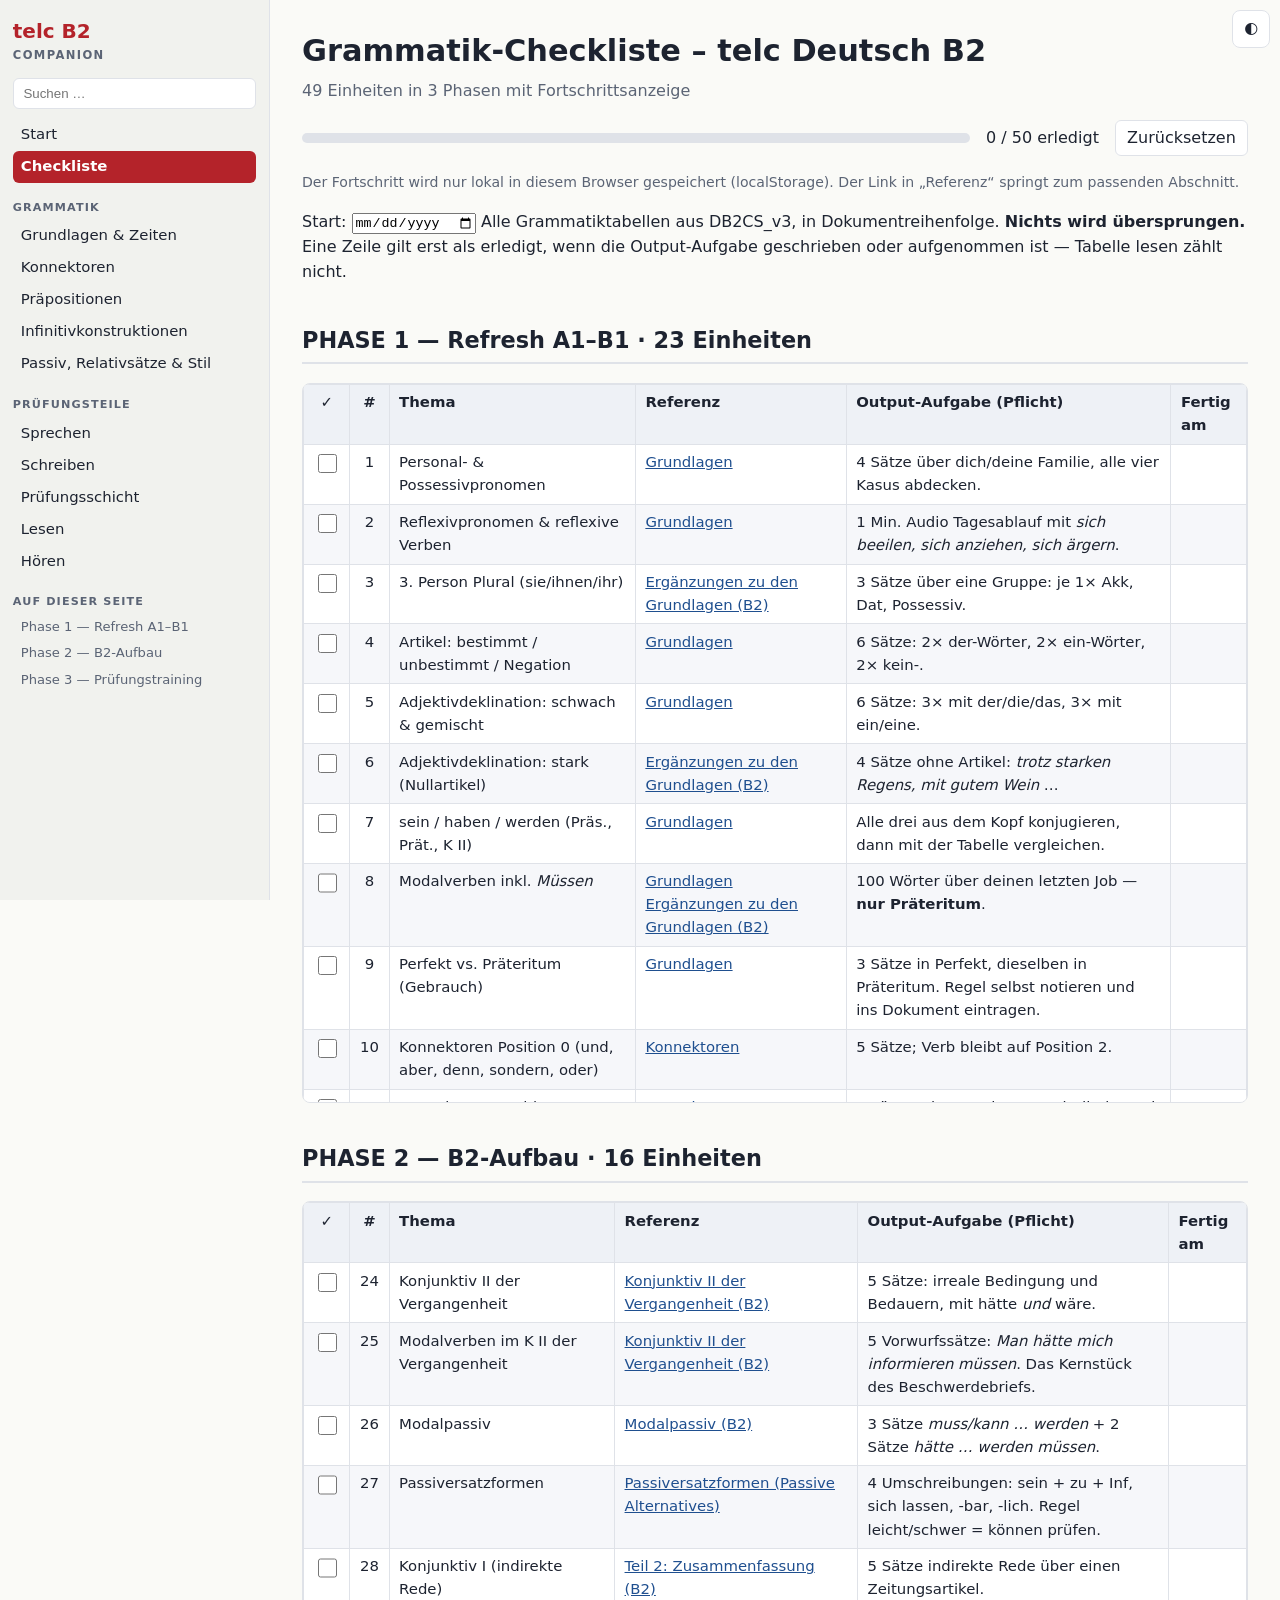
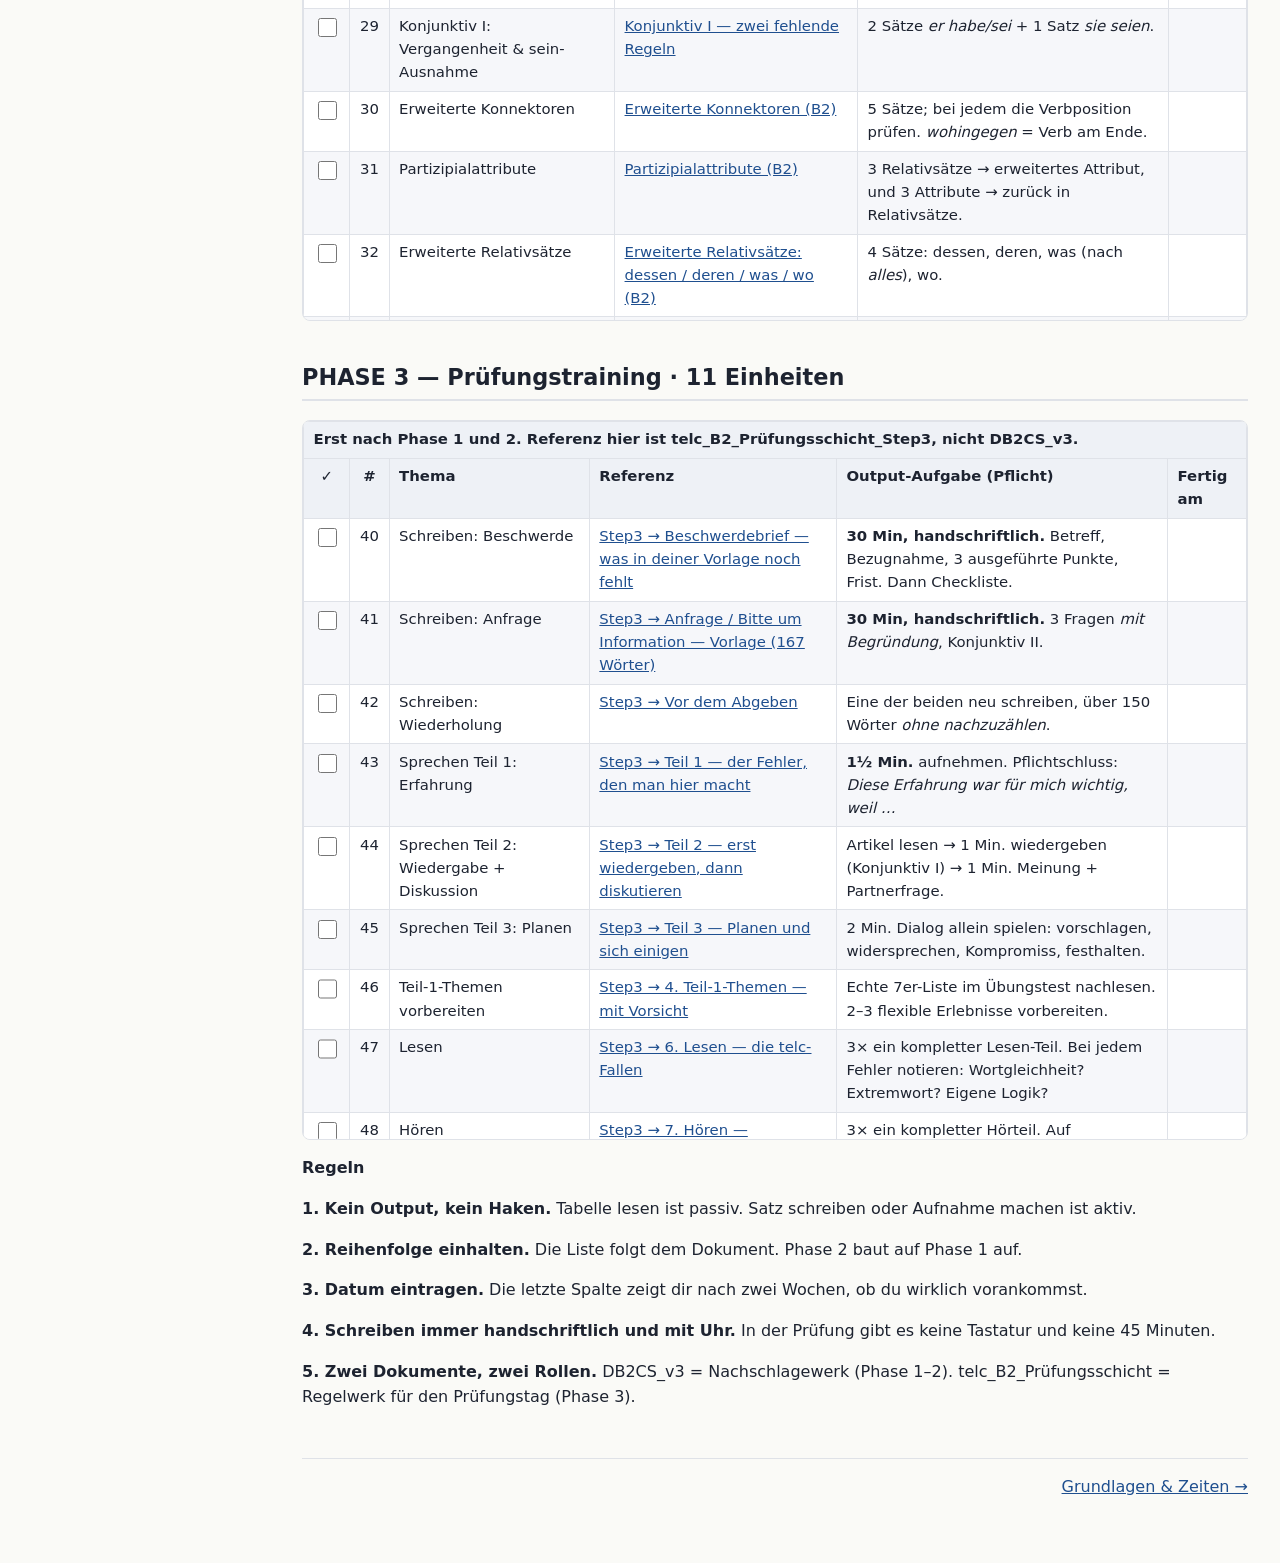
==== checkliste.html @ 338c054a "feat: initial telc B2 companion site generated from Word sources" ====
<!DOCTYPE html>
<html lang="de">
<head>
<meta charset="utf-8">
<meta name="viewport" content="width=device-width, initial-scale=1">
<title>Grammatik-Checkliste – telc Deutsch B2 · telc Deutsch B2</title>
<link rel="stylesheet" href="assets/style.css">
<script>document.documentElement.dataset.theme = localStorage.getItem('telc-b2-theme') || (matchMedia('(prefers-color-scheme: dark)').matches ? 'dark' : 'light');</script>
</head>
<body data-root="">
<button class="menu-btn" id="menu-btn" aria-label="Menü">☰</button>
<button class="theme-btn" id="theme-btn" aria-label="Dark/Light">◐</button>
<nav class="sidebar" id="sidebar" aria-label="Navigation">
<a class="brand" href="index.html">telc B2<span>Companion</span></a>
<input type="search" id="search" placeholder="Suchen …" autocomplete="off" aria-label="Suche">
<div id="search-results" class="search-results" hidden></div>
<div class="nav-group">
<a href="index.html">Start</a>
<a href="checkliste.html" class="active">Checkliste</a>
</div>
<div class="nav-label">Grammatik</div><div class="nav-group">
<a href="grammatik/grundlagen.html">Grundlagen &amp; Zeiten</a>
<a href="grammatik/konnektoren.html">Konnektoren</a>
<a href="grammatik/praepositionen.html">Präpositionen</a>
<a href="grammatik/infinitiv.html">Infinitivkonstruktionen</a>
<a href="grammatik/passiv-relativ-stil.html">Passiv, Relativsätze &amp; Stil</a>
</div><div class="nav-label">Prüfungsteile</div><div class="nav-group">
<a href="sprechen.html">Sprechen</a>
<a href="schreiben.html">Schreiben</a>
<a href="pruefung.html">Prüfungsschicht</a>
<a href="lesen.html">Lesen</a>
<a href="hoeren.html">Hören</a>
</div>
<div class="nav-label">Auf dieser Seite</div><div class="nav-group toc">
<a href="#phase-1-refresh-a1-b1">Phase 1 — Refresh A1–B1</a>
<a href="#phase-2-b2-aufbau">Phase 2 — B2-Aufbau</a>
<a href="#phase-3-pruefungstraining">Phase 3 — Prüfungstraining</a>
</div>
</nav>
<main>
<h1>Grammatik-Checkliste – telc Deutsch B2</h1>
<p class="lead">49 Einheiten in 3 Phasen mit Fortschrittsanzeige</p>
<div class="progress-box"><div class="progress"><div id="progress-bar"></div></div><span id="progress-text" data-total="50">0 / 50</span><button id="reset-progress" type="button">Zurücksetzen</button></div><p class="note">Der Fortschritt wird nur lokal in diesem Browser gespeichert (localStorage). Der Link in „Referenz“ springt zum passenden Abschnitt.</p><p>Start: <input type="date" id="start-date" aria-label="Startdatum"> Alle Grammatiktabellen aus DB2CS_v3, in Dokumentreihenfolge. <strong>Nichts wird übersprungen.</strong> Eine Zeile gilt erst als erledigt, wenn die Output-Aufgabe geschrieben oder aufgenommen ist — Tabelle lesen zählt nicht.</p>
<h2 id="phase-1-refresh-a1-b1">PHASE 1 — Refresh A1–B1 · 23 Einheiten</h2>
<div class="table-wrap"><table>

<thead>
<tr>
<th style="text-align: center;"><strong>✓</strong></th>
<th style="text-align: center;"><strong>#</strong></th>
<th><strong>Thema</strong></th>
<th><strong>Referenz</strong></th>
<th><strong>Output-Aufgabe (Pflicht)</strong></th>
<th><strong>Fertig am</strong></th>
</tr>
</thead>
<tbody>
<tr class="unit" data-n="1"><td class="c"><input type="checkbox" class="chk" data-n="1" aria-label="Einheit 1 erledigt"></td><td class="c">1</td><td>Personal- &amp; Possessivpronomen</td><td><a href="grammatik/grundlagen.html#grundlagen">Grundlagen</a></td><td>4 Sätze über dich/deine Familie, alle vier Kasus abdecken.</td><td class="done-date" data-n="1"></td></tr>
<tr class="unit" data-n="2"><td class="c"><input type="checkbox" class="chk" data-n="2" aria-label="Einheit 2 erledigt"></td><td class="c">2</td><td>Reflexivpronomen &amp; reflexive Verben</td><td><a href="grammatik/grundlagen.html#grundlagen">Grundlagen</a></td><td>1 Min. Audio Tagesablauf mit <em>sich beeilen, sich anziehen, sich ärgern</em>.</td><td class="done-date" data-n="2"></td></tr>
<tr class="unit" data-n="3"><td class="c"><input type="checkbox" class="chk" data-n="3" aria-label="Einheit 3 erledigt"></td><td class="c">3</td><td>3. Person Plural (sie/ihnen/ihr)</td><td><a href="grammatik/grundlagen.html#ergaenzungen-zu-den-grundlagen-b2">Ergänzungen zu den Grundlagen (B2)</a></td><td>3 Sätze über eine Gruppe: je 1× Akk, Dat, Possessiv.</td><td class="done-date" data-n="3"></td></tr>
<tr class="unit" data-n="4"><td class="c"><input type="checkbox" class="chk" data-n="4" aria-label="Einheit 4 erledigt"></td><td class="c">4</td><td>Artikel: bestimmt / unbestimmt / Negation</td><td><a href="grammatik/grundlagen.html#grundlagen">Grundlagen</a></td><td>6 Sätze: 2× der-Wörter, 2× ein-Wörter, 2× kein-.</td><td class="done-date" data-n="4"></td></tr>
<tr class="unit" data-n="5"><td class="c"><input type="checkbox" class="chk" data-n="5" aria-label="Einheit 5 erledigt"></td><td class="c">5</td><td>Adjektivdeklination: schwach &amp; gemischt</td><td><a href="grammatik/grundlagen.html#grundlagen">Grundlagen</a></td><td>6 Sätze: 3× mit der/die/das, 3× mit ein/eine.</td><td class="done-date" data-n="5"></td></tr>
<tr class="unit" data-n="6"><td class="c"><input type="checkbox" class="chk" data-n="6" aria-label="Einheit 6 erledigt"></td><td class="c">6</td><td>Adjektivdeklination: stark (Nullartikel)</td><td><a href="grammatik/grundlagen.html#ergaenzungen-zu-den-grundlagen-b2">Ergänzungen zu den Grundlagen (B2)</a></td><td>4 Sätze ohne Artikel: <em>trotz starken Regens, mit gutem Wein</em> …</td><td class="done-date" data-n="6"></td></tr>
<tr class="unit" data-n="7"><td class="c"><input type="checkbox" class="chk" data-n="7" aria-label="Einheit 7 erledigt"></td><td class="c">7</td><td>sein / haben / werden (Präs., Prät., K II)</td><td><a href="grammatik/grundlagen.html#grundlagen">Grundlagen</a></td><td>Alle drei aus dem Kopf konjugieren, dann mit der Tabelle vergleichen.</td><td class="done-date" data-n="7"></td></tr>
<tr class="unit" data-n="8"><td class="c"><input type="checkbox" class="chk" data-n="8" aria-label="Einheit 8 erledigt"></td><td class="c">8</td><td>Modalverben inkl. <em>Müssen</em></td><td><a href="grammatik/grundlagen.html#grundlagen">Grundlagen</a><br><a href="grammatik/grundlagen.html#ergaenzungen-zu-den-grundlagen-b2">Ergänzungen zu den Grundlagen (B2)</a></td><td>100 Wörter über deinen letzten Job — <strong>nur Präteritum</strong>.</td><td class="done-date" data-n="8"></td></tr>
<tr class="unit" data-n="9"><td class="c"><input type="checkbox" class="chk" data-n="9" aria-label="Einheit 9 erledigt"></td><td class="c">9</td><td>Perfekt vs. Präteritum (Gebrauch)</td><td><a href="grammatik/grundlagen.html#grundlagen">Grundlagen</a></td><td>3 Sätze in Perfekt, dieselben in Präteritum. Regel selbst notieren und ins Dokument eintragen.</td><td class="done-date" data-n="9"></td></tr>
<tr class="unit" data-n="10"><td class="c"><input type="checkbox" class="chk" data-n="10" aria-label="Einheit 10 erledigt"></td><td class="c">10</td><td>Konnektoren Position 0 (und, aber, denn, sondern, oder)</td><td><a href="grammatik/konnektoren.html#konnektoren">Konnektoren</a></td><td>5 Sätze; Verb bleibt auf Position 2.</td><td class="done-date" data-n="10"></td></tr>
<tr class="unit" data-n="11"><td class="c"><input type="checkbox" class="chk" data-n="11" aria-label="Einheit 11 erledigt"></td><td class="c">11</td><td>Konnektoren Position 1 (deshalb, trotzdem, dann, sonst)</td><td><a href="grammatik/konnektoren.html#konnektoren">Konnektoren</a></td><td>5 Sätze mit Inversion — Verb direkt nach dem Konnektor.</td><td class="done-date" data-n="11"></td></tr>
<tr class="unit" data-n="12"><td class="c"><input type="checkbox" class="chk" data-n="12" aria-label="Einheit 12 erledigt"></td><td class="c">12</td><td>Konnektoren Position Ende (weil, obwohl, dass, damit, wenn, als …)</td><td><a href="grammatik/konnektoren.html#konnektoren">Konnektoren</a></td><td>5 einfache Sätze zu 5 komplexen verbinden, 5 verschiedene Konnektoren.</td><td class="done-date" data-n="12"></td></tr>
<tr class="unit" data-n="13"><td class="c"><input type="checkbox" class="chk" data-n="13" aria-label="Einheit 13 erledigt"></td><td class="c">13</td><td>Zeitenfolge: nachdem / sobald / bevor</td><td><a href="grammatik/konnektoren.html#konnektoren">Konnektoren</a></td><td>3 Sätze: <em>nachdem</em> + Perfekt/Präsens, <em>nachdem</em> + Plusquamperfekt/Präteritum.</td><td class="done-date" data-n="13"></td></tr>
<tr class="unit" data-n="14"><td class="c"><input type="checkbox" class="chk" data-n="14" aria-label="Einheit 14 erledigt"></td><td class="c">14</td><td>Zweiteilige Konnektoren</td><td><a href="grammatik/konnektoren.html#konnektoren">Konnektoren</a></td><td>5 Sätze: zwar…aber, nicht nur…sondern auch, sowohl…als auch, je…desto, entweder…oder.</td><td class="done-date" data-n="14"></td></tr>
<tr class="unit" data-n="15"><td class="c"><input type="checkbox" class="chk" data-n="15" aria-label="Einheit 15 erledigt"></td><td class="c">15</td><td>Dativ-, Akkusativ-, Genitivpräpositionen</td><td><a href="grammatik/praepositionen.html#kasus-und-praeposition">Kasus und Präposition</a></td><td>Je 3 Sätze pro Kasus. Beim Genitiv <em>trotz, wegen, aufgrund, anstatt</em> benutzen.</td><td class="done-date" data-n="15"></td></tr>
<tr class="unit" data-n="16"><td class="c"><input type="checkbox" class="chk" data-n="16" aria-label="Einheit 16 erledigt"></td><td class="c">16</td><td>Wechselpräpositionen</td><td><a href="grammatik/praepositionen.html#kasus-und-praeposition">Kasus und Präposition</a></td><td>3 Sätze Richtung (Akk) + 3 Sätze Ort (Dat), gleiche Präposition im Paar.</td><td class="done-date" data-n="16"></td></tr>
<tr class="unit" data-n="17"><td class="c"><input type="checkbox" class="chk" data-n="17" aria-label="Einheit 17 erledigt"></td><td class="c">17</td><td>Verben mit Präpositionen</td><td><a href="grammatik/praepositionen.html#verben-mit-praepositionen">Verben mit Präpositionen</a></td><td>5 Sätze mit korrektem Kasus, davon 1 mit Pronominaladverb (<em>Ich freue mich darauf</em>).</td><td class="done-date" data-n="17"></td></tr>
<tr class="unit" data-n="18"><td class="c"><input type="checkbox" class="chk" data-n="18" aria-label="Einheit 18 erledigt"></td><td class="c">18</td><td>Pronominaladverbien (da- / wo-)</td><td><a href="grammatik/praepositionen.html#pronominaladverbien-da-wo-compounds">Pronominaladverbien (da- &amp; wo-Compounds)</a></td><td>3 Aussagen + 3 Fragen. Dazu je 1 Personen-Variante: <em>auf ihn</em> / <em>Auf wen</em>?</td><td class="done-date" data-n="18"></td></tr>
<tr class="unit" data-n="19"><td class="c"><input type="checkbox" class="chk" data-n="19" aria-label="Einheit 19 erledigt"></td><td class="c">19</td><td>zu + Infinitiv nach Verben / Adjektiven / Nomen</td><td><a href="grammatik/infinitiv.html#zu-infinitiv-nach-verben">zu + Infinitiv nach Verben</a><br><a href="grammatik/infinitiv.html#zu-infinitiv-nach-adjektiven">zu + Infinitiv nach Adjektiven</a><br><a href="grammatik/infinitiv.html#zu-infinitiv-nach-nomen">zu + Infinitiv nach Nomen</a></td><td>Je 3 Sätze pro Kategorie, auf Komma und Position von <em>zu</em> achten.</td><td class="done-date" data-n="19"></td></tr>
<tr class="unit" data-n="20"><td class="c"><input type="checkbox" class="chk" data-n="20" aria-label="Einheit 20 erledigt"></td><td class="c">20</td><td>Infinitiv ohne zu</td><td><a href="grammatik/infinitiv.html#infinitiv-ohne-zu">Infinitiv ohne zu</a></td><td>5 Sätze mit sehen, hören, lassen, gehen, bleiben.</td><td class="done-date" data-n="20"></td></tr>
<tr class="unit" data-n="21"><td class="c"><input type="checkbox" class="chk" data-n="21" aria-label="Einheit 21 erledigt"></td><td class="c">21</td><td>Relativsätze Nom / Akk / Dat + Präposition</td><td><a href="grammatik/passiv-relativ-stil.html#relativsaetze-mit-praepositionen">Relativsätze mit Präpositionen</a></td><td>4 Sätze, einer davon mit Präposition (<em>mit dem, für die</em>).</td><td class="done-date" data-n="21"></td></tr>
<tr class="unit" data-n="22"><td class="c"><input type="checkbox" class="chk" data-n="22" aria-label="Einheit 22 erledigt"></td><td class="c">22</td><td>Vorgangspassiv vs. Zustandspassiv</td><td><a href="grammatik/passiv-relativ-stil.html#passive-vorgangs-vs-zustands">Passive: Vorgangs vs. Zustands</a></td><td>5 Aktivsätze → Vorgangspassiv; 2 davon zusätzlich als Zustandspassiv.</td><td class="done-date" data-n="22"></td></tr>
<tr class="unit" data-n="23"><td class="c"><input type="checkbox" class="chk" data-n="23" aria-label="Einheit 23 erledigt"></td><td class="c">23</td><td>Konjunktiv II Gegenwart (Höflichkeit)</td><td><a href="schreiben.html#hoefliche-bitten-b2">Höfliche Bitten (B2)</a></td><td>5 höfliche Bitten für eine formelle E-Mail: wäre, hätte, könnte, würde.</td><td class="done-date" data-n="23"></td></tr>
</tbody>
</table></div>
<h2 id="phase-2-b2-aufbau">PHASE 2 — B2-Aufbau · 16 Einheiten</h2>
<div class="table-wrap"><table>

<thead>
<tr>
<th style="text-align: center;"><strong>✓</strong></th>
<th style="text-align: center;"><strong>#</strong></th>
<th><strong>Thema</strong></th>
<th><strong>Referenz</strong></th>
<th><strong>Output-Aufgabe (Pflicht)</strong></th>
<th><strong>Fertig am</strong></th>
</tr>
</thead>
<tbody>
<tr class="unit" data-n="24"><td class="c"><input type="checkbox" class="chk" data-n="24" aria-label="Einheit 24 erledigt"></td><td class="c">24</td><td>Konjunktiv II der Vergangenheit</td><td><a href="grammatik/grundlagen.html#konjunktiv-ii-der-vergangenheit-b2">Konjunktiv II der Vergangenheit (B2)</a></td><td>5 Sätze: irreale Bedingung und Bedauern, mit hätte <em>und</em> wäre.</td><td class="done-date" data-n="24"></td></tr>
<tr class="unit" data-n="25"><td class="c"><input type="checkbox" class="chk" data-n="25" aria-label="Einheit 25 erledigt"></td><td class="c">25</td><td>Modalverben im K II der Vergangenheit</td><td><a href="grammatik/grundlagen.html#konjunktiv-ii-der-vergangenheit-b2">Konjunktiv II der Vergangenheit (B2)</a></td><td>5 Vorwurfssätze: <em>Man hätte mich informieren müssen</em>. Das Kernstück des Beschwerdebriefs.</td><td class="done-date" data-n="25"></td></tr>
<tr class="unit" data-n="26"><td class="c"><input type="checkbox" class="chk" data-n="26" aria-label="Einheit 26 erledigt"></td><td class="c">26</td><td>Modalpassiv</td><td><a href="grammatik/passiv-relativ-stil.html#modalpassiv-b2">Modalpassiv (B2)</a></td><td>3 Sätze <em>muss/kann … werden</em> + 2 Sätze <em>hätte … werden müssen</em>.</td><td class="done-date" data-n="26"></td></tr>
<tr class="unit" data-n="27"><td class="c"><input type="checkbox" class="chk" data-n="27" aria-label="Einheit 27 erledigt"></td><td class="c">27</td><td>Passiversatzformen</td><td><a href="grammatik/passiv-relativ-stil.html#passiversatzformen-passive-alternatives">Passiversatzformen (Passive Alternatives)</a></td><td>4 Umschreibungen: sein + zu + Inf, sich lassen, -bar, -lich. Regel leicht/schwer = können prüfen.</td><td class="done-date" data-n="27"></td></tr>
<tr class="unit" data-n="28"><td class="c"><input type="checkbox" class="chk" data-n="28" aria-label="Einheit 28 erledigt"></td><td class="c">28</td><td>Konjunktiv I (indirekte Rede)</td><td><a href="schreiben.html#teil-2-zusammenfassung-b2">Teil 2: Zusammenfassung (B2)</a></td><td>5 Sätze indirekte Rede über einen Zeitungsartikel.</td><td class="done-date" data-n="28"></td></tr>
<tr class="unit" data-n="29"><td class="c"><input type="checkbox" class="chk" data-n="29" aria-label="Einheit 29 erledigt"></td><td class="c">29</td><td>Konjunktiv I: Vergangenheit &amp; sein-Ausnahme</td><td><a href="schreiben.html#konjunktiv-i-zwei-fehlende-regeln">Konjunktiv I — zwei fehlende Regeln</a></td><td>2 Sätze <em>er habe/sei</em> + 1 Satz <em>sie seien</em>.</td><td class="done-date" data-n="29"></td></tr>
<tr class="unit" data-n="30"><td class="c"><input type="checkbox" class="chk" data-n="30" aria-label="Einheit 30 erledigt"></td><td class="c">30</td><td>Erweiterte Konnektoren</td><td><a href="grammatik/konnektoren.html#erweiterte-konnektoren-b2">Erweiterte Konnektoren (B2)</a></td><td>5 Sätze; bei jedem die Verbposition prüfen. <em>wohingegen</em> = Verb am Ende.</td><td class="done-date" data-n="30"></td></tr>
<tr class="unit" data-n="31"><td class="c"><input type="checkbox" class="chk" data-n="31" aria-label="Einheit 31 erledigt"></td><td class="c">31</td><td>Partizipialattribute</td><td><a href="grammatik/passiv-relativ-stil.html#partizipialattribute-b2">Partizipialattribute (B2)</a></td><td>3 Relativsätze → erweitertes Attribut, und 3 Attribute → zurück in Relativsätze.</td><td class="done-date" data-n="31"></td></tr>
<tr class="unit" data-n="32"><td class="c"><input type="checkbox" class="chk" data-n="32" aria-label="Einheit 32 erledigt"></td><td class="c">32</td><td>Erweiterte Relativsätze</td><td><a href="grammatik/passiv-relativ-stil.html#erweiterte-relativsaetze-dessen-deren-was-wo-b2">Erweiterte Relativsätze: dessen / deren / was / wo (B2)</a></td><td>4 Sätze: dessen, deren, was (nach <em>alles</em>), wo.</td><td class="done-date" data-n="32"></td></tr>
<tr class="unit" data-n="33"><td class="c"><input type="checkbox" class="chk" data-n="33" aria-label="Einheit 33 erledigt"></td><td class="c">33</td><td>N-Deklination</td><td><a href="grammatik/passiv-relativ-stil.html#n-deklination-weak-masculine-nouns">N-Deklination (Weak Masculine Nouns)</a></td><td>4 Sätze mit Kollege, Student, Herr, Mensch — in Akk, Dat und Gen.</td><td class="done-date" data-n="33"></td></tr>
<tr class="unit" data-n="34"><td class="c"><input type="checkbox" class="chk" data-n="34" aria-label="Einheit 34 erledigt"></td><td class="c">34</td><td>Nominalisierung</td><td><a href="grammatik/passiv-relativ-stil.html#nominalisierung-verbal-to-nominal-style">Nominalisierung (Verbal to Nominal Style)</a></td><td>4 verbale Sätze → nominal. Danach 2 in die Gegenrichtung (nominal → verbal).</td><td class="done-date" data-n="34"></td></tr>
<tr class="unit" data-n="35"><td class="c"><input type="checkbox" class="chk" data-n="35" aria-label="Einheit 35 erledigt"></td><td class="c">35</td><td>Funktionsverbgefüge</td><td><a href="grammatik/passiv-relativ-stil.html#funktionsverbgefuege">Funktionsverbgefüge</a></td><td>5 Sätze: einfaches Verb durch FVG ersetzen (<em>entscheiden</em> → <em>eine Entscheidung treffen</em>).</td><td class="done-date" data-n="35"></td></tr>
<tr class="unit" data-n="36"><td class="c"><input type="checkbox" class="chk" data-n="36" aria-label="Einheit 36 erledigt"></td><td class="c">36</td><td>Wortbildung</td><td><a href="grammatik/passiv-relativ-stil.html#wortbildung-fuer-sprachbausteine-teil-2-b2">Wortbildung — für Sprachbausteine Teil 2 (B2)</a></td><td>10 Ableitungen bilden (un-, miss-, -los, -frei, -ung, -heit, -keit, -nis) + je 1 Satz.</td><td class="done-date" data-n="36"></td></tr>
<tr class="unit" data-n="37"><td class="c"><input type="checkbox" class="chk" data-n="37" aria-label="Einheit 37 erledigt"></td><td class="c">37</td><td>Adjektive mit Präpositionen</td><td><a href="grammatik/praepositionen.html#adjektive-mit-praepositionen-b2">Adjektive mit Präpositionen (B2)</a></td><td>5 Sätze mit korrektem Kasus. Verschmelzung prüfen: <em>vom</em>, <em>am</em>, nicht <em>von dem</em>.</td><td class="done-date" data-n="37"></td></tr>
<tr class="unit" data-n="38"><td class="c"><input type="checkbox" class="chk" data-n="38" aria-label="Einheit 38 erledigt"></td><td class="c">38</td><td>Nomen mit Präpositionen</td><td><a href="grammatik/praepositionen.html#nomen-mit-praepositionen-b2">Nomen mit Präpositionen (B2)</a></td><td>5 Sätze mit Interesse an, Grund für, Einfluss auf, Teilnahme an, Kritik an.</td><td class="done-date" data-n="38"></td></tr>
<tr class="unit" data-n="39"><td class="c"><input type="checkbox" class="chk" data-n="39" aria-label="Einheit 39 erledigt"></td><td class="c">39</td><td>Doppelinfinitiv im Perfekt</td><td><a href="grammatik/infinitiv.html#doppelinfinitiv-im-perfekt-b2">Doppelinfinitiv im Perfekt (B2)</a></td><td>3 Sätze: <em>Ich habe ihn kommen sehen</em>, <em>Ich habe arbeiten müssen</em>, <em>schneiden lassen</em>.</td><td class="done-date" data-n="39"></td></tr>
</tbody>
</table></div>
<h2 id="phase-3-pruefungstraining">PHASE 3 — Prüfungstraining · 11 Einheiten</h2>
<div class="table-wrap"><table>

<thead>
<tr>
<th colspan="6">Erst nach Phase 1 und 2. Referenz hier ist <strong>telc_B2_Prüfungsschicht_Step3</strong>, nicht DB2CS_v3.</th>
</tr>
<tr>
<th style="text-align: center;"><strong>✓</strong></th>
<th style="text-align: center;"><strong>#</strong></th>
<th><strong>Thema</strong></th>
<th><strong>Referenz</strong></th>
<th><strong>Output-Aufgabe (Pflicht)</strong></th>
<th><strong>Fertig am</strong></th>
</tr>
</thead>
<tbody>
<tr class="unit" data-n="40"><td class="c"><input type="checkbox" class="chk" data-n="40" aria-label="Einheit 40 erledigt"></td><td class="c">40</td><td>Schreiben: Beschwerde</td><td><a href="pruefung.html#beschwerdebrief-was-in-deiner-vorlage-noch-fehlt">Step3 → Beschwerdebrief — was in deiner Vorlage noch fehlt</a></td><td><strong>30 Min, handschriftlich.</strong> Betreff, Bezugnahme, 3 ausgeführte Punkte, Frist. Dann Checkliste.</td><td class="done-date" data-n="40"></td></tr>
<tr class="unit" data-n="41"><td class="c"><input type="checkbox" class="chk" data-n="41" aria-label="Einheit 41 erledigt"></td><td class="c">41</td><td>Schreiben: Anfrage</td><td><a href="pruefung.html#anfrage-bitte-um-information-vorlage-167-woerter">Step3 → Anfrage / Bitte um Information — Vorlage (167 Wörter)</a></td><td><strong>30 Min, handschriftlich.</strong> 3 Fragen <em>mit Begründung</em>, Konjunktiv II.</td><td class="done-date" data-n="41"></td></tr>
<tr class="unit" data-n="42"><td class="c"><input type="checkbox" class="chk" data-n="42" aria-label="Einheit 42 erledigt"></td><td class="c">42</td><td>Schreiben: Wiederholung</td><td><a href="pruefung.html#vor-dem-abgeben">Step3 → Vor dem Abgeben</a></td><td>Eine der beiden neu schreiben, über 150 Wörter <em>ohne nachzuzählen</em>.</td><td class="done-date" data-n="42"></td></tr>
<tr class="unit" data-n="43"><td class="c"><input type="checkbox" class="chk" data-n="43" aria-label="Einheit 43 erledigt"></td><td class="c">43</td><td>Sprechen Teil 1: Erfahrung</td><td><a href="pruefung.html#teil-1-der-fehler-den-man-hier-macht">Step3 → Teil 1 — der Fehler, den man hier macht</a></td><td><strong>1½ Min.</strong> aufnehmen. Pflichtschluss: <em>Diese Erfahrung war für mich wichtig, weil …</em></td><td class="done-date" data-n="43"></td></tr>
<tr class="unit" data-n="44"><td class="c"><input type="checkbox" class="chk" data-n="44" aria-label="Einheit 44 erledigt"></td><td class="c">44</td><td>Sprechen Teil 2: Wiedergabe + Diskussion</td><td><a href="pruefung.html#teil-2-erst-wiedergeben-dann-diskutieren">Step3 → Teil 2 — erst wiedergeben, dann diskutieren</a></td><td>Artikel lesen → 1 Min. wiedergeben (Konjunktiv I) → 1 Min. Meinung + Partnerfrage.</td><td class="done-date" data-n="44"></td></tr>
<tr class="unit" data-n="45"><td class="c"><input type="checkbox" class="chk" data-n="45" aria-label="Einheit 45 erledigt"></td><td class="c">45</td><td>Sprechen Teil 3: Planen</td><td><a href="pruefung.html#teil-3-planen-und-sich-einigen">Step3 → Teil 3 — Planen und sich einigen</a></td><td>2 Min. Dialog allein spielen: vorschlagen, widersprechen, Kompromiss, festhalten.</td><td class="done-date" data-n="45"></td></tr>
<tr class="unit" data-n="46"><td class="c"><input type="checkbox" class="chk" data-n="46" aria-label="Einheit 46 erledigt"></td><td class="c">46</td><td>Teil-1-Themen vorbereiten</td><td><a href="pruefung.html#teil-1-themen-mit-vorsicht">Step3 → 4. Teil-1-Themen — mit Vorsicht</a></td><td>Echte 7er-Liste im Übungstest nachlesen. 2–3 flexible Erlebnisse vorbereiten.</td><td class="done-date" data-n="46"></td></tr>
<tr class="unit" data-n="47"><td class="c"><input type="checkbox" class="chk" data-n="47" aria-label="Einheit 47 erledigt"></td><td class="c">47</td><td>Lesen</td><td><a href="pruefung.html#lesen-die-telc-fallen">Step3 → 6. Lesen — die telc-Fallen</a></td><td>3× ein kompletter Lesen-Teil. Bei jedem Fehler notieren: Wortgleichheit? Extremwort? Eigene Logik?</td><td class="done-date" data-n="47"></td></tr>
<tr class="unit" data-n="48"><td class="c"><input type="checkbox" class="chk" data-n="48" aria-label="Einheit 48 erledigt"></td><td class="c">48</td><td>Hören</td><td><a href="pruefung.html#hoeren-richtig-falsch-richtig-verstehen">Step3 → 7. Hören — Richtig/Falsch richtig verstehen</a></td><td>3× ein kompletter Hörteil. Auf <em>aber/jedoch</em> und <em>ursprünglich → inzwischen</em> achten.</td><td class="done-date" data-n="48"></td></tr>
<tr class="unit" data-n="49"><td class="c"><input type="checkbox" class="chk" data-n="49" aria-label="Einheit 49 erledigt"></td><td class="c">49</td><td>Sprachbausteine</td><td><a href="pruefung.html#sprachbausteine-30-punkte-3-schritte">Step3 → 8. Sprachbausteine — 30 Punkte, 3 Schritte</a></td><td>2× ein kompletter Satz. Jeden Fehler zur Tabelle in DB2CS_v3 zurückverfolgen.</td><td class="done-date" data-n="49"></td></tr>
<tr class="unit" data-n="50"><td class="c"><input type="checkbox" class="chk" data-n="50" aria-label="Einheit 50 erledigt"></td><td class="c">50</td><td>Übungstest komplett</td><td>Übungstest 1 bzw. 2</td><td>Ganzer schriftlicher Teil in einem Durchgang, mit Uhr, <strong>ohne Spickzettel</strong>.</td><td class="done-date" data-n="50"></td></tr>
</tbody>
</table></div>
<p><strong>Regeln</strong></p>
<p><strong>1. Kein Output, kein Haken.</strong> Tabelle lesen ist passiv. Satz schreiben oder Aufnahme machen ist aktiv.</p>
<p><strong>2. Reihenfolge einhalten.</strong> Die Liste folgt dem Dokument. Phase 2 baut auf Phase 1 auf.</p>
<p><strong>3. Datum eintragen.</strong> Die letzte Spalte zeigt dir nach zwei Wochen, ob du wirklich vorankommst.</p>
<p><strong>4. Schreiben immer handschriftlich und mit Uhr.</strong> In der Prüfung gibt es keine Tastatur und keine 45 Minuten.</p>
<p><strong>5. Zwei Dokumente, zwei Rollen.</strong> DB2CS_v3 = Nachschlagewerk (Phase 1–2). telc_B2_Prüfungsschicht = Regelwerk für den Prüfungstag (Phase 3).</p>

<div class="pager"><span></span><a href="grammatik/grundlagen.html">Grundlagen &amp; Zeiten →</a></div>
</main>
<script src="assets/search-index.js"></script>
<script src="assets/app.js"></script>
</body>
</html>
---- assets/style.css ----
:root{--bg:#fafaf7;--fg:#1d2330;--muted:#5b6475;--card:#fff;--line:#dfe2e8;--accent:#b4232a;--accent2:#1f4f8f;--head:#eef1f6;--zebra:#f6f7fa;--hl:#fff3b0;--side:#f1f2ee;--w:270px}
[data-theme=dark]{--bg:#14171d;--fg:#e4e7ee;--muted:#9aa3b5;--card:#1b1f28;--line:#2e3442;--accent:#ff7a80;--accent2:#7fb0ff;--head:#232a38;--zebra:#1a1e27;--hl:#5a4b00;--side:#181b22}
*{box-sizing:border-box}
html{scroll-behavior:smooth;scroll-padding-top:1rem}
body{margin:0;background:var(--bg);color:var(--fg);font:16px/1.55 system-ui,-apple-system,"Segoe UI",Roboto,sans-serif;display:flex}
a{color:var(--accent2)}
.sidebar{position:sticky;top:0;align-self:flex-start;height:100vh;overflow-y:auto;width:var(--w);flex:none;background:var(--side);border-right:1px solid var(--line);padding:1rem .8rem 2rem}
.brand{display:block;font-weight:800;font-size:1.25rem;color:var(--accent);text-decoration:none;margin-bottom:.8rem}
.brand span{display:block;font-size:.72rem;font-weight:600;color:var(--muted);letter-spacing:.12em;text-transform:uppercase}
.sidebar input[type=search]{width:100%;padding:.45rem .6rem;border:1px solid var(--line);border-radius:6px;background:var(--card);color:var(--fg);margin-bottom:.6rem}
.nav-label{font-size:.7rem;text-transform:uppercase;letter-spacing:.1em;color:var(--muted);margin:1rem 0 .25rem;font-weight:700}
.nav-group a{display:block;padding:.28rem .5rem;border-radius:6px;color:var(--fg);text-decoration:none;font-size:.93rem}
.nav-group a:hover{background:var(--head)}
.nav-group a.active{background:var(--accent);color:#fff;font-weight:600}
.nav-group.toc a{font-size:.82rem;color:var(--muted);padding:.18rem .5rem}
.search-results a{display:block;padding:.35rem .5rem;border-radius:6px;text-decoration:none;color:var(--fg);font-size:.85rem;border-bottom:1px solid var(--line)}
.search-results a small{display:block;color:var(--muted)}
.search-results mark{background:var(--hl);color:inherit}
main{flex:1;min-width:0;max-width:1200px;padding:1.5rem 2rem 4rem}
h1{font-size:1.9rem;margin:.2rem 0 .3rem}
h2{margin-top:2.4rem;padding-bottom:.3rem;border-bottom:2px solid var(--line);font-size:1.4rem}
h2 .anchor{margin-left:.5rem;text-decoration:none;color:var(--muted);opacity:0;font-size:.9em}
h2:hover .anchor{opacity:1}
.lead{color:var(--muted);margin-top:0}
.table-wrap{overflow-x:auto;margin:1rem 0;border:1px solid var(--line);border-radius:8px;background:var(--card);max-height:80vh}
table{border-collapse:collapse;width:100%;font-size:.93rem}
th,td{border:1px solid var(--line);padding:.4rem .6rem;vertical-align:top;text-align:left}
th{background:var(--head);position:sticky;top:0;z-index:1}
tbody tr:nth-child(even){background:var(--zebra)}
td p,th p{margin:.15rem 0}
td.c,th.c{text-align:center}
.cards{display:grid;grid-template-columns:repeat(auto-fill,minmax(240px,1fr));gap:1rem;margin:1rem 0}
.card{display:block;background:var(--card);border:1px solid var(--line);border-radius:10px;padding:1rem;text-decoration:none;color:var(--fg);transition:transform .1s,box-shadow .1s}
.card:hover{transform:translateY(-2px);box-shadow:0 4px 14px rgba(0,0,0,.12)}
.card h3{margin:0 0 .3rem;color:var(--accent)}
.card p{margin:0;color:var(--muted);font-size:.9rem}
.progress-box{display:flex;gap:1rem;align-items:center;margin:1rem 0;flex-wrap:wrap}
.progress{flex:1;min-width:160px;height:10px;background:var(--line);border-radius:6px;overflow:hidden;margin-top:.6rem}
.progress-box .progress{margin:0}
.progress div{height:100%;width:0;background:var(--accent);transition:width .3s}
button{font:inherit;padding:.3rem .7rem;border:1px solid var(--line);border-radius:6px;background:var(--card);color:var(--fg);cursor:pointer}
.note{color:var(--muted);font-size:.88rem}
tr.unit.done{opacity:.55}
tr.unit.done td:nth-child(3){text-decoration:line-through}
.chk{width:1.2rem;height:1.2rem;cursor:pointer}
.done-date{white-space:nowrap;font-size:.85rem;color:var(--muted)}
.pager{display:flex;justify-content:space-between;margin-top:3rem;padding-top:1rem;border-top:1px solid var(--line)}
.menu-btn,.theme-btn{position:fixed;z-index:20;top:.6rem;border:1px solid var(--line);background:var(--card);color:var(--fg);border-radius:8px;width:2.4rem;height:2.4rem;padding:0}
.theme-btn{right:.6rem}
.menu-btn{display:none;left:.6rem}
@media(max-width:860px){
 .menu-btn{display:block}
 .sidebar{position:fixed;z-index:15;left:0;top:0;transform:translateX(-100%);transition:transform .2s;box-shadow:0 0 20px rgba(0,0,0,.3)}
 .sidebar.open{transform:none}
 main{padding:3.5rem 1rem 3rem}
}
@media print{
 .sidebar,.menu-btn,.theme-btn,.pager,.progress-box,.anchor{display:none!important}
 body{display:block;background:#fff;color:#000}
 .table-wrap{max-height:none;overflow:visible;border:0}
 th{position:static}
 table{font-size:10pt}
 tr{break-inside:avoid}
 h2{break-after:avoid}
}
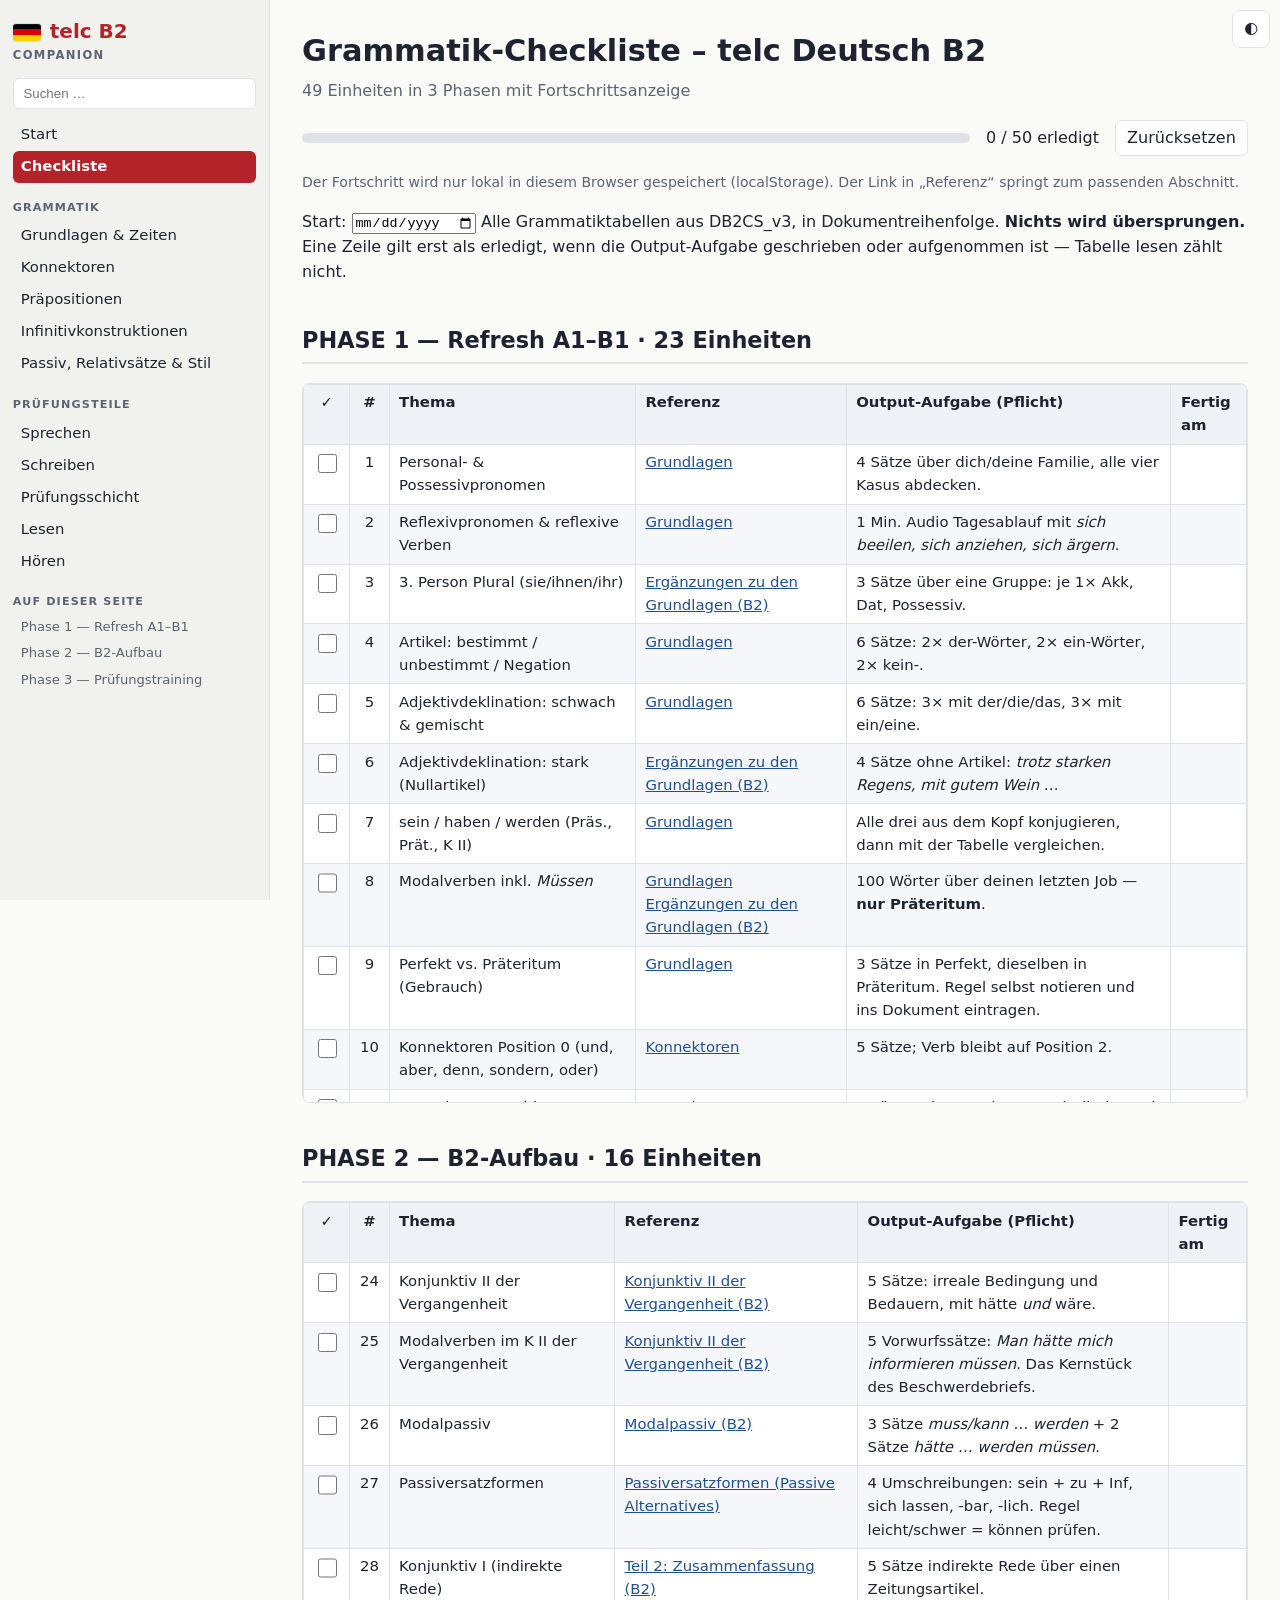
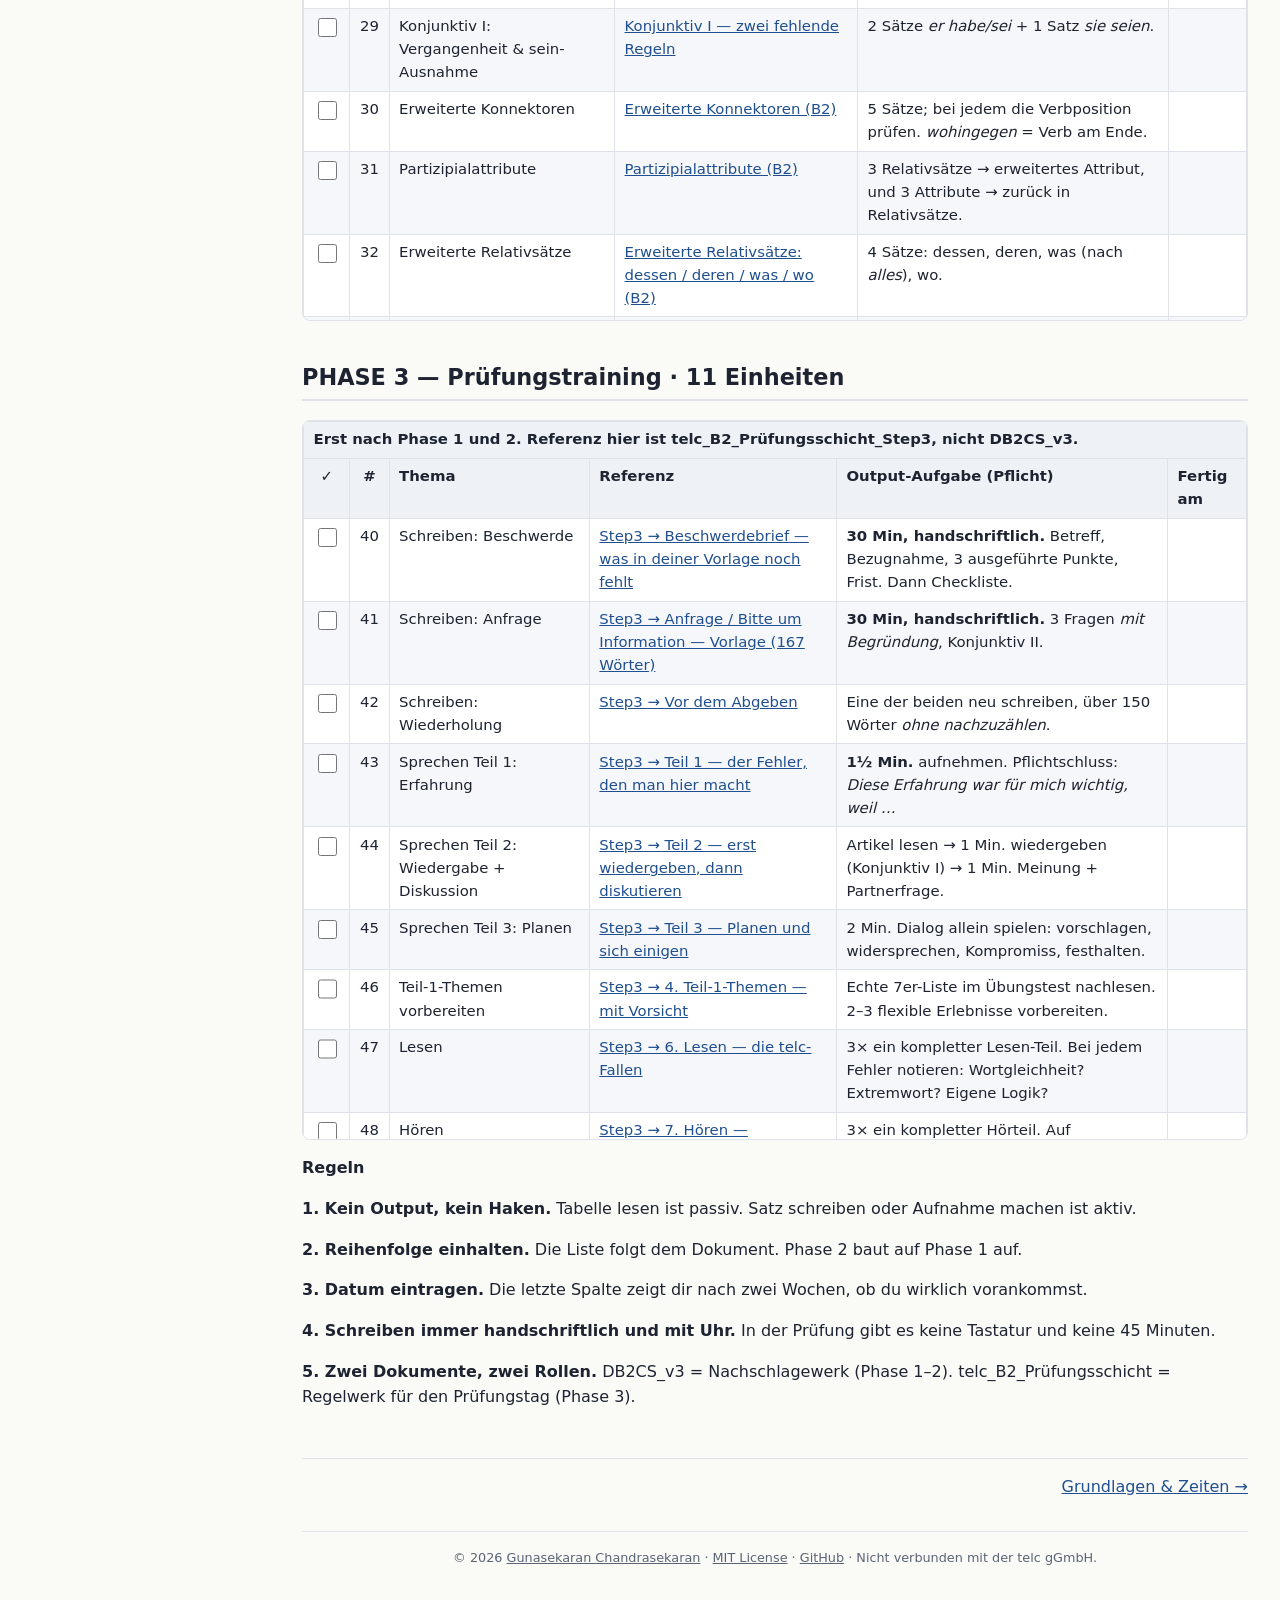
==== commit 7967edea: "feat: add flag branding, footer and feedback section" ====
--- a/checkliste.html
+++ b/checkliste.html
@@ -3,15 +3,17 @@
 <head>
 <meta charset="utf-8">
 <meta name="viewport" content="width=device-width, initial-scale=1">
-<title>Grammatik-Checkliste – telc Deutsch B2 · telc Deutsch B2</title>
+<title>🇩🇪 Grammatik-Checkliste – telc Deutsch B2 · telc Deutsch B2</title>
+<link rel="icon" href="data:image/svg+xml,%3Csvg xmlns='http://www.w3.org/2000/svg' viewBox='0 0 5 3'%3E%3Crect width='5' height='1' fill='%23000'/%3E%3Crect y='1' width='5' height='1' fill='%23d00'/%3E%3Crect y='2' width='5' height='1' fill='%23ffce00'/%3E%3C/svg%3E">
 <link rel="stylesheet" href="assets/style.css">
 <script>document.documentElement.dataset.theme = localStorage.getItem('telc-b2-theme') || (matchMedia('(prefers-color-scheme: dark)').matches ? 'dark' : 'light');</script>
 </head>
 <body data-root="">
 <button class="menu-btn" id="menu-btn" aria-label="Menü">☰</button>
+<a class="mobile-brand" href="index.html"><svg class="flag" viewBox="0 0 5 3" role="img" aria-label="Deutschland"><rect width="5" height="1" fill="#000"/><rect y="1" width="5" height="1" fill="#d00"/><rect y="2" width="5" height="1" fill="#ffce00"/></svg>telc B2</a>
 <button class="theme-btn" id="theme-btn" aria-label="Dark/Light">◐</button>
 <nav class="sidebar" id="sidebar" aria-label="Navigation">
-<a class="brand" href="index.html">telc B2<span>Companion</span></a>
+<a class="brand" href="index.html"><svg class="flag" viewBox="0 0 5 3" role="img" aria-label="Deutschland"><rect width="5" height="1" fill="#000"/><rect y="1" width="5" height="1" fill="#d00"/><rect y="2" width="5" height="1" fill="#ffce00"/></svg>telc B2<span>Companion</span></a>
 <input type="search" id="search" placeholder="Suchen …" autocomplete="off" aria-label="Suche">
 <div id="search-results" class="search-results" hidden></div>
 <div class="nav-group">
@@ -150,6 +152,7 @@
 <p><strong>5. Zwei Dokumente, zwei Rollen.</strong> DB2CS_v3 = Nachschlagewerk (Phase 1–2). telc_B2_Prüfungsschicht = Regelwerk für den Prüfungstag (Phase 3).</p>
 
 <div class="pager"><span></span><a href="grammatik/grundlagen.html">Grundlagen &amp; Zeiten →</a></div>
+<footer class="site-footer">© 2026 <a href="https://github.com/kalaiguna">Gunasekaran Chandrasekaran</a> · <a href="https://github.com/kalaiguna/deutsch-telc-b2/blob/main/LICENSE">MIT License</a> · <a href="https://github.com/kalaiguna/deutsch-telc-b2">GitHub</a> · Nicht verbunden mit der telc gGmbH.</footer>
 </main>
 <script src="assets/search-index.js"></script>
 <script src="assets/app.js"></script>
--- a/assets/style.css
+++ b/assets/style.css
@@ -63,3 +63,12 @@
  tr{break-inside:avoid}
  h2{break-after:avoid}
 }
+
+.flag{width:28px;height:17px;vertical-align:-.15em;margin-right:.45em;border-radius:3px;box-shadow:0 0 0 1px var(--line)}
+.brand .flag{display:inline-block}
+.mobile-brand{display:none;position:fixed;z-index:20;top:.6rem;left:50%;transform:translateX(-50%);height:2.4rem;align-items:center;padding:0 .8rem;border:1px solid var(--line);border-radius:8px;background:var(--card);color:var(--accent);font-weight:800;text-decoration:none;white-space:nowrap}
+.mobile-brand .flag{margin-right:.4rem}
+@media(max-width:860px){.mobile-brand{display:flex}}
+@media print{.mobile-brand{display:none!important}}
+.site-footer{margin-top:2rem;padding-top:1rem;border-top:1px solid var(--line);color:var(--muted);font-size:.8rem;text-align:center}
+.site-footer a{color:inherit}
